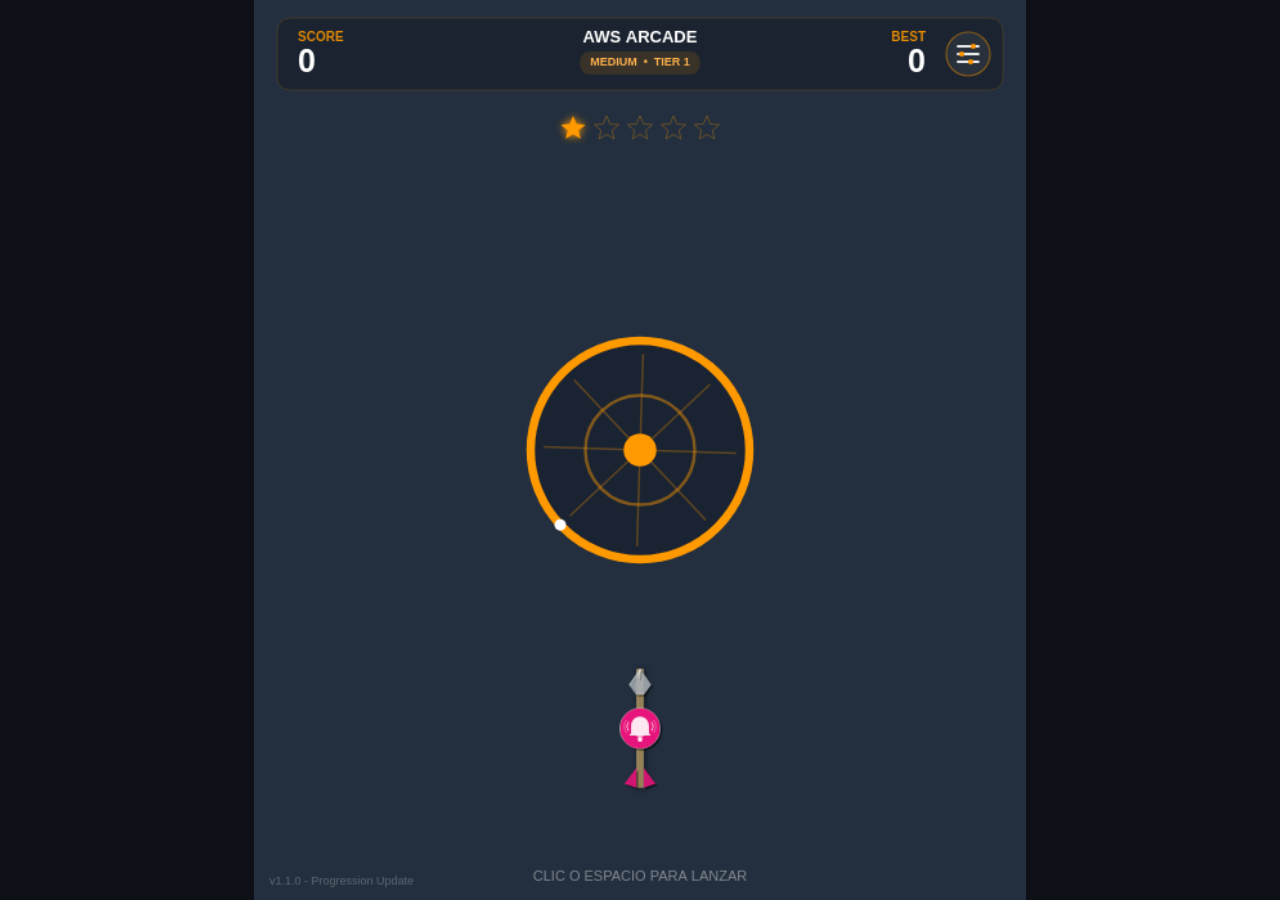
==== AWS-Game/index.html @ d4a1372e "AWS-Game v1.1.0 - Progression Update" ====
<!DOCTYPE html>
<html lang="es">
<head>
  <meta charset="UTF-8"/>
  <meta name="viewport" content="width=device-width, initial-scale=1.0"/>
  <title>AWS Arcade Game</title>
  <link rel="stylesheet" href="style.css"/>
</head>
<body>
<div id="gameWrapper">

  <canvas id="gameCanvas" width="600" height="700">
    Tu navegador no soporta HTML5 Canvas.
  </canvas>

  <!-- Game Over -->
  <div id="gameOverOverlay" role="dialog" aria-modal="true" aria-labelledby="gameOverTitle">
    <div id="gameOverCard">
      <h1 id="gameOverTitle">Game Over</h1>
      <div class="gameover-scores">
        <div class="gameover-score-item">
          <span class="gameover-label">Tu puntaje</span>
          <span id="finalScore" class="gameover-value">0</span>
        </div>
        <div class="gameover-score-item">
          <span class="gameover-label">Récord</span>
          <span id="finalHighScore" class="gameover-value">0</span>
        </div>
      </div>
      <button id="playAgainBtn" type="button">Play Again</button>
    </div>
  </div>

  <!-- Settings -->
  <div id="settingsOverlay" role="dialog" aria-modal="true" aria-labelledby="settingsTitle">
    <div id="settingsCard">
      <h2 id="settingsTitle">⚙ Configuración</h2>
      <div class="settings-section">
        <p class="settings-label">Dificultad</p>
        <div id="difficultyPicker">
          <button class="diff-btn" data-diff="easy">
            <span class="diff-emoji">☁️</span>
            <span class="diff-name">Easy</span>
            <span class="diff-desc">Empieza tranquilo… el disco aprende</span>
          </button>
          <button class="diff-btn" data-diff="medium">
            <span class="diff-emoji">⚡</span>
            <span class="diff-name">Medium</span>
            <span class="diff-desc">Inversiones que se vuelven más frecuentes</span>
          </button>
          <button class="diff-btn" data-diff="hard">
            <span class="diff-emoji">🔥</span>
            <span class="diff-name">Hard</span>
            <span class="diff-desc">Caos creciente. Cada flecha cuenta</span>
          </button>
        </div>
      </div>
      <div class="settings-section">
        <p class="settings-label">Opciones</p>
        <div class="settings-toggle-row">
          <span class="settings-toggle-label">🔊 Efectos de sonido</span>
          <button id="soundToggle" class="toggle-btn on" aria-pressed="true"></button>
        </div>
        <div class="settings-toggle-row">
          <span class="settings-toggle-label">🎯 Combo multiplier</span>
          <button id="comboToggle" class="toggle-btn on" aria-pressed="true"></button>
        </div>
        <div class="settings-toggle-row">
          <span class="settings-toggle-label">✨ Efectos visuales</span>
          <button id="fxToggle" class="toggle-btn on" aria-pressed="true"></button>
        </div>
      </div>

      <div class="settings-section stats-section">
        <p class="settings-label">Estadísticas locales</p>
        <div class="stats-grid">
          <div class="stat-card"><span id="gamesPlayedStat" class="stat-value">0</span><span class="stat-name">Partidas</span></div>
          <div class="stat-card"><span id="accuracyStat" class="stat-value">0%</span><span class="stat-name">Precisión</span></div>
          <div class="stat-card"><span id="perfectShotsStat" class="stat-value">0</span><span class="stat-name">Perfects</span></div>
          <div class="stat-card"><span id="bestComboStat" class="stat-value">×1</span><span class="stat-name">Mejor combo</span></div>
        </div>
      </div>
      <div class="settings-actions">
        <button id="settingsApplyBtn" type="button">Aplicar y reiniciar</button>
        <button id="settingsCloseBtn" type="button" class="btn-secondary">Cerrar</button>
      </div>
      <p id="versionLabel" class="version-label"></p>
    </div>
  </div>

</div>
<script type="module" src="main.js"></script>
</body>
</html>
---- AWS-Game/style.css ----
/* ============================================================
   style.css — AWS Arcade Game — Responsive limpio
   ============================================================ */

@font-face {
  font-family: "Amazon Ember";
  src: url("assets/fonts/AmazonEmber_Rg.woff2") format("woff2"),
       url("assets/fonts/AmazonEmber_Rg.woff")  format("woff");
  font-weight: normal; font-style: normal; font-display: swap;
}
@font-face {
  font-family: "Amazon Ember";
  src: url("assets/fonts/AmazonEmber_Bd.woff2") format("woff2"),
       url("assets/fonts/AmazonEmber_Bd.woff")  format("woff");
  font-weight: bold; font-style: normal; font-display: swap;
}

*, *::before, *::after { box-sizing: border-box; margin: 0; padding: 0; }

html, body {
  width: 100%; height: 100%;
  background: #0d1117;
  overflow: hidden;
  font-family: "Amazon Ember", Arial, sans-serif;
}

/* El wrapper ocupa exactamente el viewport y centra el canvas */
#gameWrapper {
  position: fixed;
  inset: 0;
  display: flex;
  justify-content: center;
  align-items: center;
  background: #0d1117;
}

/* El canvas se dimensiona por JS; sin bordes DOM */
#gameCanvas {
  display: block;
  /* Sin border — el borde lo dibuja el renderer dentro del canvas */
  touch-action: none;
  cursor: default;
}

/* ── Overlays DOM (Game Over y Settings) — siguen al canvas vía JS ─────────── */
/* Se posicionan sobre #gameWrapper con inset calculado en JS */
#gameOverOverlay,
#settingsOverlay {
  display: none;
  position: fixed;
  background: rgba(35,47,62,.92);
  z-index: 200;
  justify-content: center;
  align-items: center;
}
#gameOverOverlay.visible,
#settingsOverlay.visible { display: flex; }

#gameOverCard,
#settingsCard {
  background: #1a2332;
  border: 2px solid #FF9900;
  border-radius: 10px;
  padding: 36px 44px;
  display: flex; flex-direction: column;
  align-items: center; gap: 24px;
  box-shadow: 0 8px 32px rgba(0,0,0,.7);
  color: #fff;
  font-family: "Amazon Ember", Arial, sans-serif;
}

#gameOverTitle {
  font-size: 34px; font-weight: bold;
  color: #FF9900; text-transform: uppercase;
}
.gameover-scores { display: flex; gap: 40px; }
.gameover-score-item { display: flex; flex-direction: column; align-items: center; gap: 4px; }
.gameover-label { font-size: 11px; font-weight: bold; text-transform: uppercase; color: #FF9900; opacity:.8; letter-spacing:.08em; }
.gameover-value { font-size: 38px; font-weight: bold; }

#playAgainBtn {
  background: #FF9900; color: #232F3E;
  border: none; border-radius: 4px;
  padding: 12px 36px;
  font-family: "Amazon Ember", Arial, sans-serif;
  font-size: 16px; font-weight: bold;
  cursor: pointer; transition: background .15s, transform .1s;
}
#playAgainBtn:hover  { background: #e68a00; }
#playAgainBtn:active { transform: scale(.97); }

/* Settings card */
#settingsCard { min-width: 300px; max-height: 90vh; overflow-y: auto; }
#settingsTitle { font-size: 20px; font-weight: bold; color: #FF9900; }
.settings-section { width: 100%; display: flex; flex-direction: column; gap: 10px; }
.settings-label { font-size: 11px; font-weight: bold; text-transform: uppercase;
  letter-spacing:.1em; color: rgba(255,255,255,.5); }

#difficultyPicker { display: flex; flex-direction: column; gap: 8px; }
.diff-btn {
  display: grid; grid-template-columns: 32px 1fr; grid-template-rows: auto auto;
  column-gap: 10px; align-items: center;
  background: rgba(255,255,255,.05);
  border: 1.5px solid rgba(255,153,0,.25); border-radius: 8px;
  padding: 10px 14px; cursor: pointer; text-align: left;
  transition: background .15s, border-color .15s;
  color: #fff; font-family: "Amazon Ember", Arial, sans-serif;
}
.diff-btn:hover    { background: rgba(255,153,0,.1); border-color: rgba(255,153,0,.6); }
.diff-btn.selected { background: rgba(255,153,0,.18); border-color: #FF9900;
  box-shadow: 0 0 0 2px rgba(255,153,0,.25); }
.diff-emoji { grid-row: 1/3; font-size: 22px; justify-self: center; }
.diff-name  { font-size: 14px; font-weight: bold; }
.diff-desc  { font-size: 11px; color: rgba(255,255,255,.5); margin-top: 1px; }

.settings-toggle-row { display: flex; justify-content: space-between; align-items: center; padding: 4px 0; }
.settings-toggle-label { font-size: 14px; color: rgba(255,255,255,.85); }
.toggle-btn {
  position: relative; width: 44px; height: 24px;
  background: rgba(255,255,255,.15); border: none; border-radius: 12px; cursor: pointer;
  transition: background .2s;
}
.toggle-btn.on { background: #FF9900; }
.toggle-btn::after {
  content: ""; position: absolute; top: 3px; left: 3px;
  width: 18px; height: 18px; background: #fff; border-radius: 50%;
  transition: transform .2s;
}
.toggle-btn.on::after { transform: translateX(20px); }

.settings-actions { width: 100%; display: flex; flex-direction: column; gap: 10px; }
#settingsApplyBtn {
  background: #FF9900; color: #232F3E; border: none; border-radius: 4px; padding: 11px;
  font-family: "Amazon Ember", Arial, sans-serif; font-size: 15px; font-weight: bold;
  cursor: pointer; transition: background .15s;
}
#settingsApplyBtn:hover { background: #e68a00; }
.btn-secondary {
  background: transparent; color: rgba(255,255,255,.6);
  border: 1.5px solid rgba(255,255,255,.2); border-radius: 4px; padding: 10px;
  font-family: "Amazon Ember", Arial, sans-serif; font-size: 14px; cursor: pointer;
  transition: color .15s, border-color .15s;
}
.btn-secondary:hover { color: #fff; border-color: rgba(255,255,255,.5); }

/* Ajustes para pantallas pequeñas: los modales nunca se salen del canvas. */
#gameOverCard,
#settingsCard {
  max-width: calc(100% - 28px);
}

@media (max-width: 520px), (max-height: 700px) {
  #gameOverCard,
  #settingsCard {
    padding: 22px 24px;
    gap: 16px;
  }

  #gameOverTitle { font-size: 27px; }
  .gameover-value { font-size: 31px; }
  #settingsCard { min-width: min(300px, calc(100% - 28px)); }
}

/* ── v1.1.0: estadísticas y versión ─────────────────────────────────────── */
.stats-grid {
  display: grid;
  grid-template-columns: repeat(2, minmax(0, 1fr));
  gap: 8px;
}
.stat-card {
  background: rgba(255,255,255,.045);
  border: 1px solid rgba(255,153,0,.16);
  border-radius: 8px;
  padding: 9px 10px;
  display: flex;
  flex-direction: column;
  align-items: center;
  gap: 2px;
}
.stat-value {
  color: #fff;
  font-size: 18px;
  font-weight: bold;
}
.stat-name {
  color: rgba(255,255,255,.48);
  font-size: 9px;
  text-transform: uppercase;
  letter-spacing: .07em;
}
.version-label {
  color: rgba(255,255,255,.34);
  font-size: 10px;
  text-align: center;
  margin-top: -8px;
}
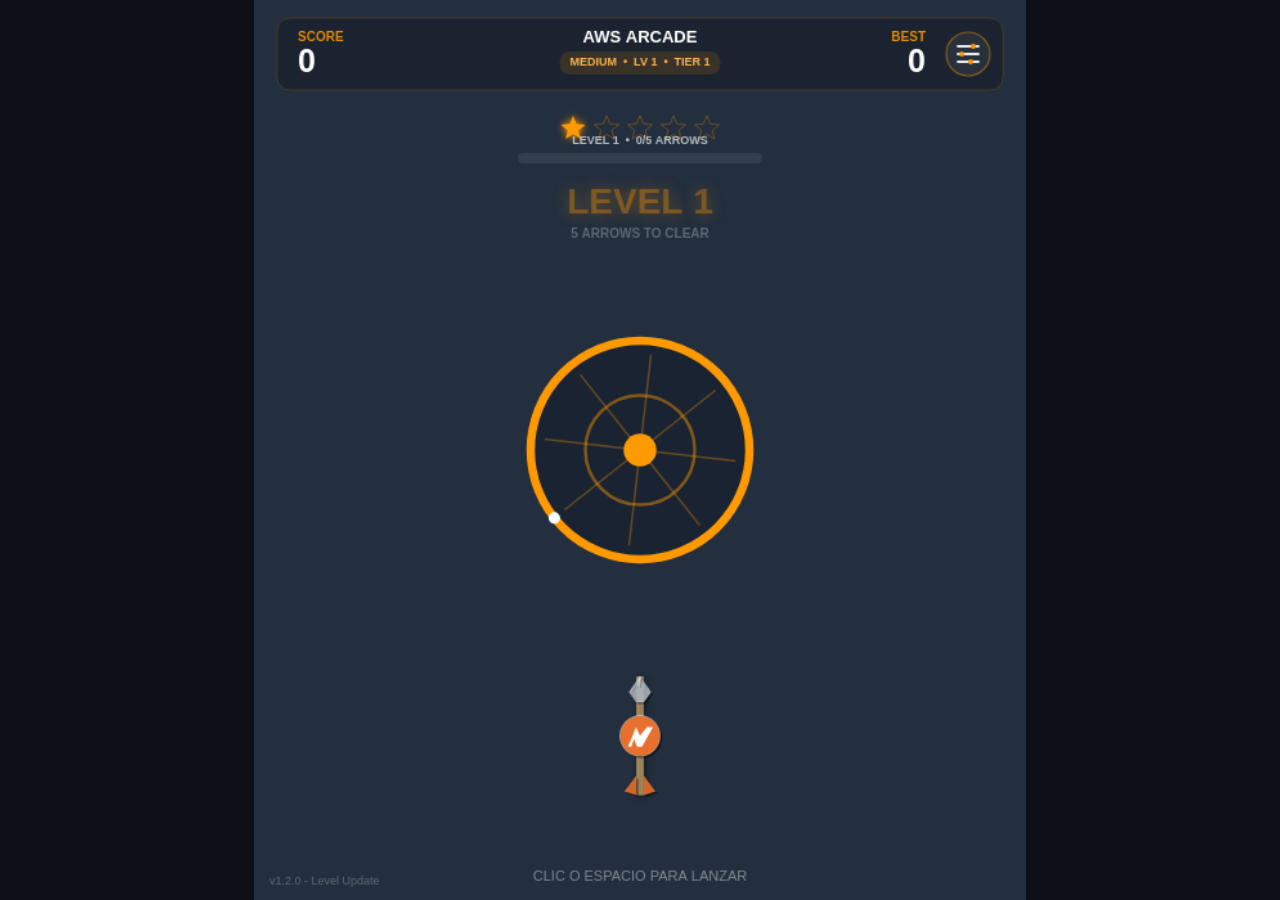
==== commit 1e7f6470: "AWS-Game v1.2.0 - Level Update" ====
--- a/AWS-Game/index.html
+++ b/AWS-Game/index.html
@@ -27,6 +27,7 @@
           <span id="finalHighScore" class="gameover-value">0</span>
         </div>
       </div>
+      <div class="gameover-level">Nivel alcanzado: <strong id="finalLevel">1</strong></div>
       <button id="playAgainBtn" type="button">Play Again</button>
     </div>
   </div>
@@ -78,6 +79,8 @@
           <div class="stat-card"><span id="accuracyStat" class="stat-value">0%</span><span class="stat-name">Precisión</span></div>
           <div class="stat-card"><span id="perfectShotsStat" class="stat-value">0</span><span class="stat-name">Perfects</span></div>
           <div class="stat-card"><span id="bestComboStat" class="stat-value">×1</span><span class="stat-name">Mejor combo</span></div>
+          <div class="stat-card"><span id="bestLevelStat" class="stat-value">1</span><span class="stat-name">Mejor nivel</span></div>
+          <div class="stat-card"><span id="levelsCompletedStat" class="stat-value">0</span><span class="stat-name">Niveles</span></div>
         </div>
       </div>
       <div class="settings-actions">
--- a/AWS-Game/style.css
+++ b/AWS-Game/style.css
@@ -194,3 +194,18 @@
   text-align: center;
   margin-top: -8px;
 }
+
+/* ── v1.2.0: Level Update ──────────────────────────────────────────────── */
+.gameover-level {
+  margin-top: -8px;
+  padding: 7px 14px;
+  border-radius: 999px;
+  border: 1px solid rgba(255,153,0,.28);
+  background: rgba(255,153,0,.08);
+  color: rgba(255,255,255,.72);
+  font-size: 12px;
+}
+.gameover-level strong {
+  color: #FFB24D;
+  font-size: 14px;
+}
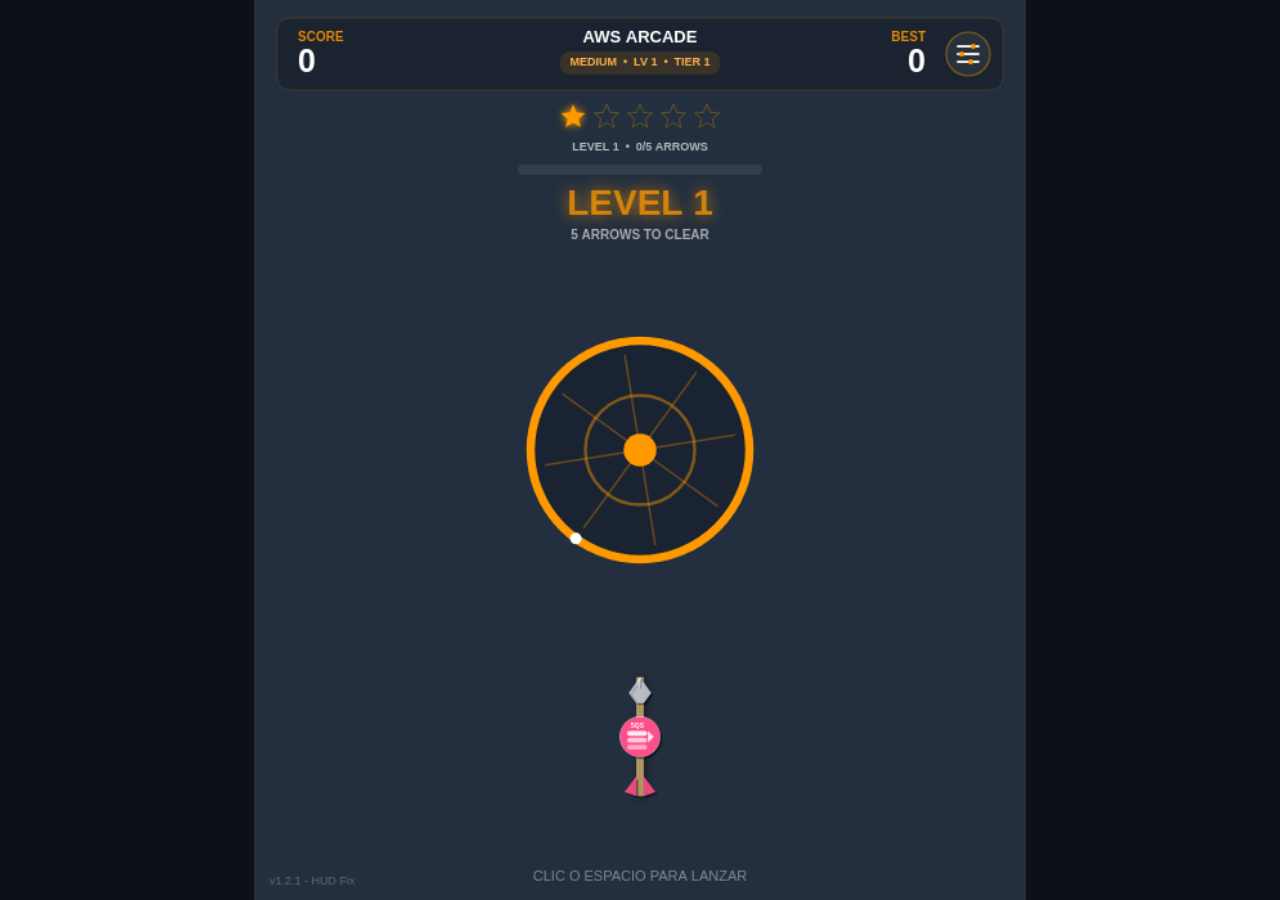
==== commit 9cb419b3: "AWS-Game v1.2.1 - HUD Fix" ====
--- a/AWS-Game/index.html
+++ b/AWS-Game/index.html
@@ -4,6 +4,7 @@
   <meta charset="UTF-8"/>
   <meta name="viewport" content="width=device-width, initial-scale=1.0"/>
   <title>AWS Arcade Game</title>
+  <link rel="icon" href="data:,"/>
   <link rel="stylesheet" href="style.css"/>
 </head>
 <body>
--- a/AWS-Game/style.css
+++ b/AWS-Game/style.css
@@ -1,19 +1,6 @@
 /* ============================================================
    style.css — AWS Arcade Game — Responsive limpio
    ============================================================ */
-
-@font-face {
-  font-family: "Amazon Ember";
-  src: url("assets/fonts/AmazonEmber_Rg.woff2") format("woff2"),
-       url("assets/fonts/AmazonEmber_Rg.woff")  format("woff");
-  font-weight: normal; font-style: normal; font-display: swap;
-}
-@font-face {
-  font-family: "Amazon Ember";
-  src: url("assets/fonts/AmazonEmber_Bd.woff2") format("woff2"),
-       url("assets/fonts/AmazonEmber_Bd.woff")  format("woff");
-  font-weight: bold; font-style: normal; font-display: swap;
-}
 
 *, *::before, *::after { box-sizing: border-box; margin: 0; padding: 0; }
 
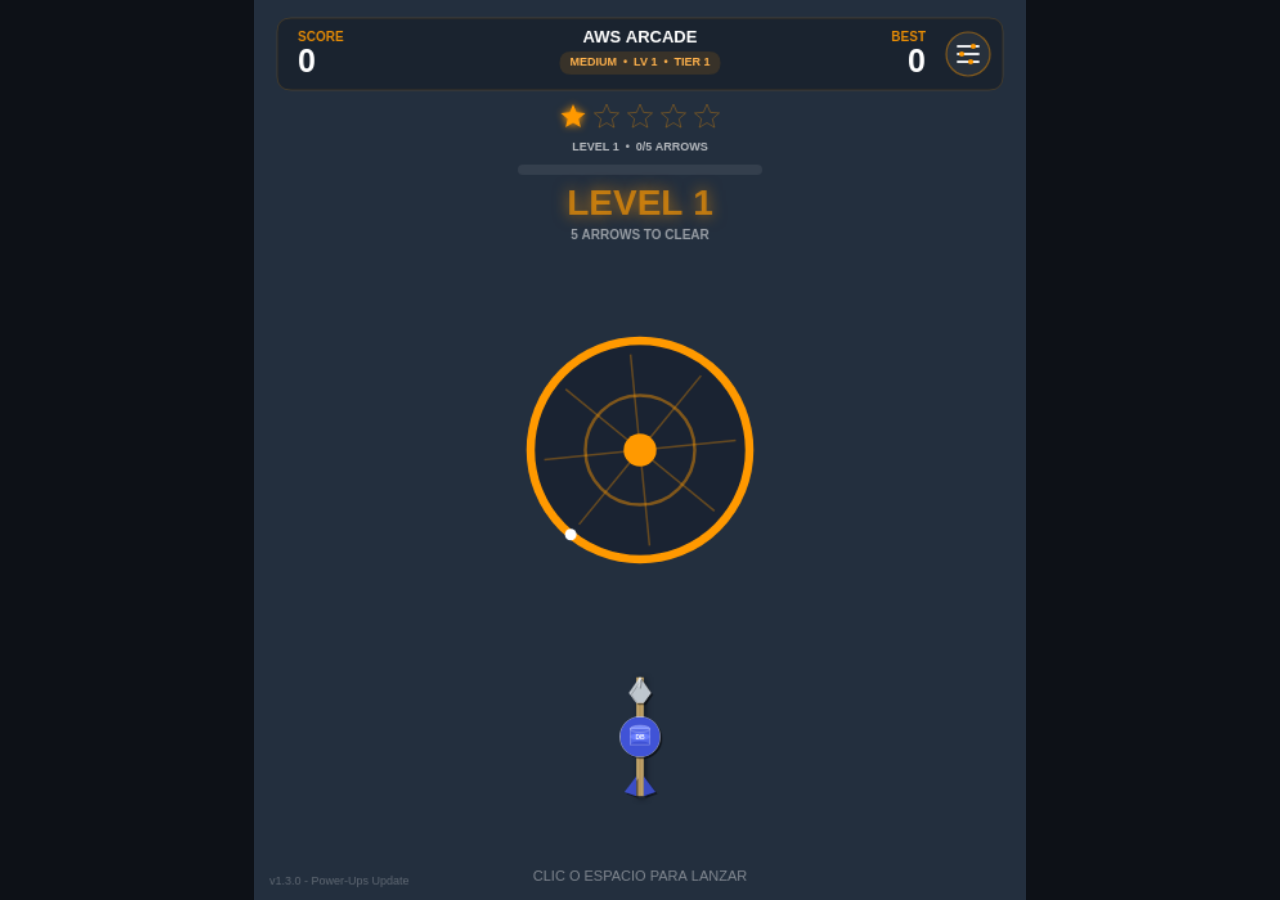
==== commit def7d66c: "Complete AWS-Game v1.3.0 Power-Ups Update" ====
--- a/AWS-Game/index.html
+++ b/AWS-Game/index.html
@@ -82,6 +82,8 @@
           <div class="stat-card"><span id="bestComboStat" class="stat-value">×1</span><span class="stat-name">Mejor combo</span></div>
           <div class="stat-card"><span id="bestLevelStat" class="stat-value">1</span><span class="stat-name">Mejor nivel</span></div>
           <div class="stat-card"><span id="levelsCompletedStat" class="stat-value">0</span><span class="stat-name">Niveles</span></div>
+          <div class="stat-card"><span id="powerUpsCollectedStat" class="stat-value">0</span><span class="stat-name">Power-Ups</span></div>
+          <div class="stat-card"><span id="shieldSavesStat" class="stat-value">0</span><span class="stat-name">Shield Saves</span></div>
         </div>
       </div>
       <div class="settings-actions">
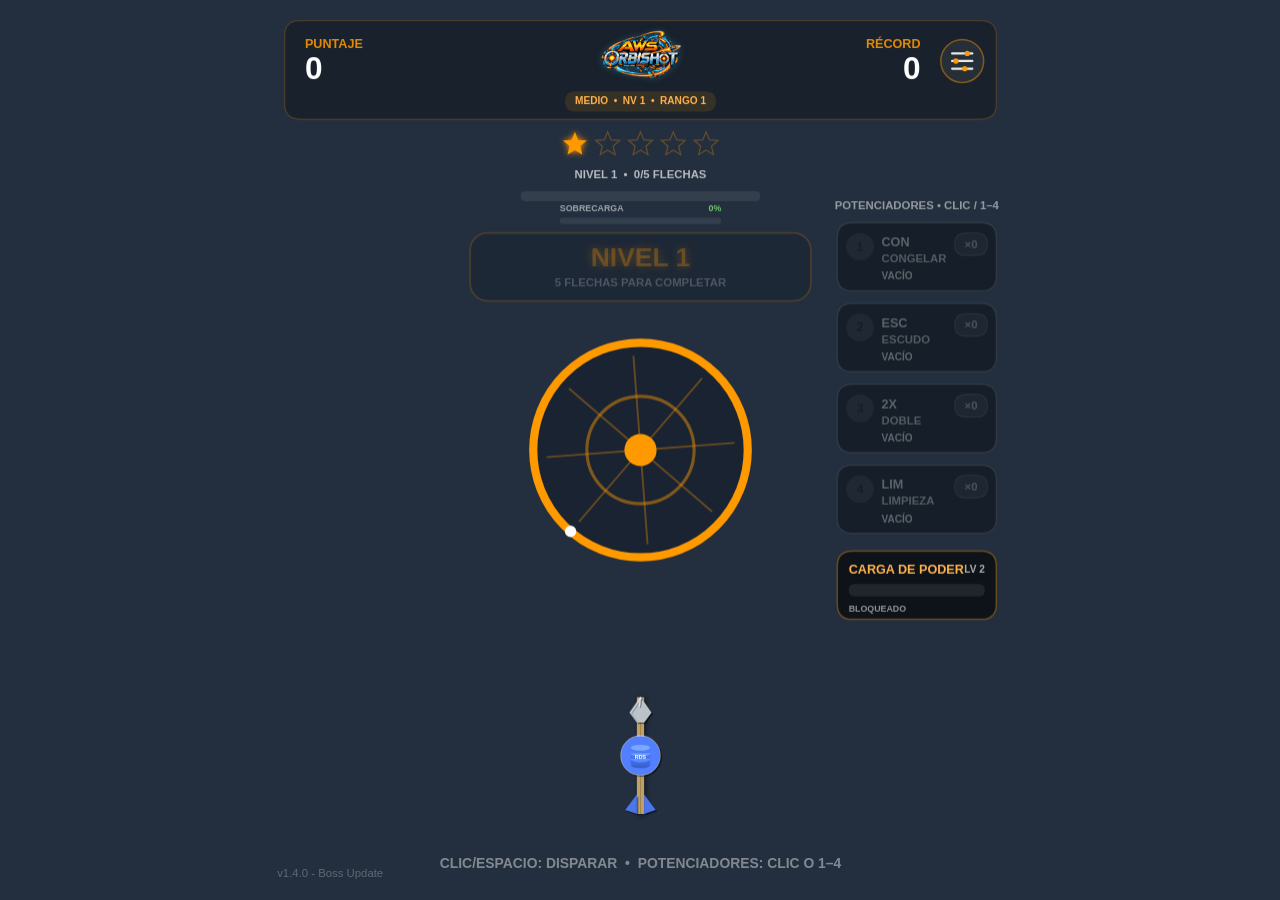
==== commit 7aceda89: "AWS ORBISHOT v1.4.0 - Boss Update" ====
--- a/AWS-Game/index.html
+++ b/AWS-Game/index.html
@@ -2,10 +2,47 @@
 <html lang="es">
 <head>
   <meta charset="UTF-8"/>
-  <meta name="viewport" content="width=device-width, initial-scale=1.0"/>
-  <title>AWS Arcade Game</title>
-  <link rel="icon" href="data:,"/>
+  <meta http-equiv="Cache-Control" content="no-store, no-cache, must-revalidate"/>
+  <meta http-equiv="Pragma" content="no-cache"/>
+  <meta http-equiv="Expires" content="0"/>
+  <meta name="viewport" content="width=device-width, initial-scale=1.0, viewport-fit=cover"/>
+  <title>AWS ORBISHOT</title>
+  <link rel="icon" type="image/png" href="assets/branding/aws-orbishot-logo.png"/>
   <link rel="stylesheet" href="style.css"/>
+  <style>
+    html, body {
+      width: 100%;
+      height: 100%;
+      overflow: hidden;
+      overscroll-behavior: none;
+      -webkit-text-size-adjust: 100%;
+      background: #232F3E;
+    }
+    #gameWrapper {
+      overflow: hidden;
+      touch-action: none;
+      background: #232F3E;
+      padding: env(safe-area-inset-top) env(safe-area-inset-right)
+               env(safe-area-inset-bottom) env(safe-area-inset-left);
+    }
+    .gameover-brand {
+      display: flex;
+      align-items: center;
+      gap: 8px;
+      margin-bottom: -10px;
+      color: rgba(255,255,255,.58);
+      font-size: 10px;
+      font-weight: bold;
+      letter-spacing: .1em;
+    }
+    .gameover-brand img { width: 54px; height: 42px; object-fit: contain; }
+    @media (max-width: 520px), (max-height: 700px) {
+      #gameOverCard, #settingsCard {
+        max-height: calc(100% - 16px);
+        overflow-y: auto;
+      }
+    }
+  </style>
 </head>
 <body>
 <div id="gameWrapper">
@@ -17,7 +54,11 @@
   <!-- Game Over -->
   <div id="gameOverOverlay" role="dialog" aria-modal="true" aria-labelledby="gameOverTitle">
     <div id="gameOverCard">
-      <h1 id="gameOverTitle">Game Over</h1>
+      <div class="gameover-brand">
+        <img src="assets/branding/aws-orbishot-logo.png" alt=""/>
+        <span>AWS ORBISHOT</span>
+      </div>
+      <h1 id="gameOverTitle">Fin de la partida</h1>
       <div class="gameover-scores">
         <div class="gameover-score-item">
           <span class="gameover-label">Tu puntaje</span>
@@ -29,30 +70,30 @@
         </div>
       </div>
       <div class="gameover-level">Nivel alcanzado: <strong id="finalLevel">1</strong></div>
-      <button id="playAgainBtn" type="button">Play Again</button>
+      <button id="playAgainBtn" type="button">Jugar de nuevo</button>
     </div>
   </div>
 
   <!-- Settings -->
   <div id="settingsOverlay" role="dialog" aria-modal="true" aria-labelledby="settingsTitle">
     <div id="settingsCard">
-      <h2 id="settingsTitle">⚙ Configuración</h2>
+      <h2 id="settingsTitle">⚙ AWS ORBISHOT · Configuración</h2>
       <div class="settings-section">
         <p class="settings-label">Dificultad</p>
         <div id="difficultyPicker">
           <button class="diff-btn" data-diff="easy">
             <span class="diff-emoji">☁️</span>
-            <span class="diff-name">Easy</span>
+            <span class="diff-name">Fácil</span>
             <span class="diff-desc">Empieza tranquilo… el disco aprende</span>
           </button>
           <button class="diff-btn" data-diff="medium">
             <span class="diff-emoji">⚡</span>
-            <span class="diff-name">Medium</span>
+            <span class="diff-name">Medio</span>
             <span class="diff-desc">Inversiones que se vuelven más frecuentes</span>
           </button>
           <button class="diff-btn" data-diff="hard">
             <span class="diff-emoji">🔥</span>
-            <span class="diff-name">Hard</span>
+            <span class="diff-name">Difícil</span>
             <span class="diff-desc">Caos creciente. Cada flecha cuenta</span>
           </button>
         </div>
@@ -64,7 +105,7 @@
           <button id="soundToggle" class="toggle-btn on" aria-pressed="true"></button>
         </div>
         <div class="settings-toggle-row">
-          <span class="settings-toggle-label">🎯 Combo multiplier</span>
+          <span class="settings-toggle-label">🎯 Multiplicador de combo</span>
           <button id="comboToggle" class="toggle-btn on" aria-pressed="true"></button>
         </div>
         <div class="settings-toggle-row">
@@ -78,12 +119,14 @@
         <div class="stats-grid">
           <div class="stat-card"><span id="gamesPlayedStat" class="stat-value">0</span><span class="stat-name">Partidas</span></div>
           <div class="stat-card"><span id="accuracyStat" class="stat-value">0%</span><span class="stat-name">Precisión</span></div>
-          <div class="stat-card"><span id="perfectShotsStat" class="stat-value">0</span><span class="stat-name">Perfects</span></div>
+          <div class="stat-card"><span id="perfectShotsStat" class="stat-value">0</span><span class="stat-name">Perfectos</span></div>
           <div class="stat-card"><span id="bestComboStat" class="stat-value">×1</span><span class="stat-name">Mejor combo</span></div>
           <div class="stat-card"><span id="bestLevelStat" class="stat-value">1</span><span class="stat-name">Mejor nivel</span></div>
           <div class="stat-card"><span id="levelsCompletedStat" class="stat-value">0</span><span class="stat-name">Niveles</span></div>
-          <div class="stat-card"><span id="powerUpsCollectedStat" class="stat-value">0</span><span class="stat-name">Power-Ups</span></div>
-          <div class="stat-card"><span id="shieldSavesStat" class="stat-value">0</span><span class="stat-name">Shield Saves</span></div>
+          <div class="stat-card"><span id="powerUpsCollectedStat" class="stat-value">0</span><span class="stat-name">Potenciadores</span></div>
+          <div class="stat-card"><span id="shieldSavesStat" class="stat-value">0</span><span class="stat-name">Bloqueos del escudo</span></div>
+          <div class="stat-card"><span id="bossesDefeatedStat" class="stat-value">0</span><span class="stat-name">Jefes</span></div>
+          <div class="stat-card"><span id="bestBossRankStat" class="stat-value">—</span><span class="stat-name">Mejor rango de jefe</span></div>
         </div>
       </div>
       <div class="settings-actions">
@@ -95,6 +138,6 @@
   </div>
 
 </div>
-<script type="module" src="main.js"></script>
+<script type="module" src="main.js?build=v140-close-r5"></script>
 </body>
 </html>
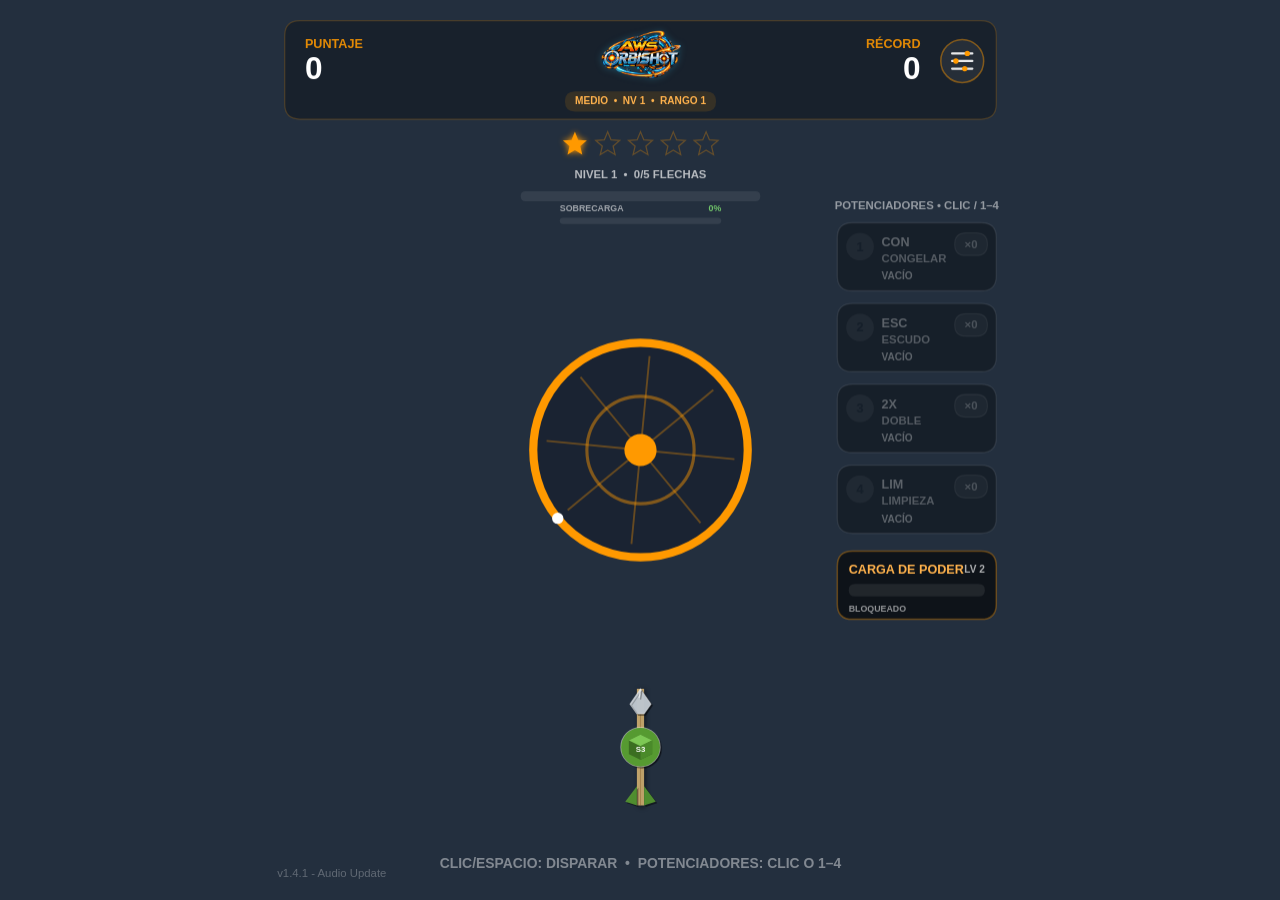
==== commit 36385563: "AWS ORBISHOT v1.4.1 - Audio Update" ====
--- a/AWS-Game/index.html
+++ b/AWS-Game/index.html
@@ -36,6 +36,36 @@
       letter-spacing: .1em;
     }
     .gameover-brand img { width: 54px; height: 42px; object-fit: contain; }
+    .settings-volume-row {
+      display: grid;
+      grid-template-columns: minmax(128px, 1fr) minmax(120px, 1.25fr) 44px;
+      align-items: center;
+      gap: 10px;
+      padding: 8px 0;
+    }
+    .settings-volume-label {
+      color: rgba(255,255,255,.86);
+      font-size: 13px;
+      font-weight: 600;
+    }
+    .settings-volume-value {
+      color: #FFB347;
+      font-size: 12px;
+      font-weight: 800;
+      text-align: right;
+      font-variant-numeric: tabular-nums;
+    }
+    .settings-volume-row input[type="range"] {
+      width: 100%;
+      accent-color: #FF9900;
+      cursor: pointer;
+    }
+    @media (max-width: 520px), (max-height: 700px) {
+      .settings-volume-row {
+        grid-template-columns: 1fr 1.1fr 40px;
+        gap: 8px;
+      }
+    }
     @media (max-width: 520px), (max-height: 700px) {
       #gameOverCard, #settingsCard {
         max-height: calc(100% - 16px);
@@ -105,6 +135,20 @@
           <button id="soundToggle" class="toggle-btn on" aria-pressed="true"></button>
         </div>
         <div class="settings-toggle-row">
+          <span class="settings-toggle-label">🎵 Música dinámica</span>
+          <button id="musicToggle" class="toggle-btn on" aria-pressed="true"></button>
+        </div>
+        <div class="settings-volume-row">
+          <label class="settings-volume-label" for="soundVolume">Volumen de efectos</label>
+          <input id="soundVolume" type="range" min="0" max="100" step="1" value="100" aria-label="Volumen de efectos de sonido"/>
+          <span id="soundVolumeValue" class="settings-volume-value">100%</span>
+        </div>
+        <div class="settings-volume-row">
+          <label class="settings-volume-label" for="musicVolume">Volumen de música</label>
+          <input id="musicVolume" type="range" min="0" max="100" step="1" value="100" aria-label="Volumen de música"/>
+          <span id="musicVolumeValue" class="settings-volume-value">100%</span>
+        </div>
+        <div class="settings-toggle-row">
           <span class="settings-toggle-label">🎯 Multiplicador de combo</span>
           <button id="comboToggle" class="toggle-btn on" aria-pressed="true"></button>
         </div>
@@ -138,6 +182,7 @@
   </div>
 
 </div>
-<script type="module" src="main.js?build=v140-close-r5"></script>
+<script type="module" src="main.js?build=v141-audio-r6"></script>
 </body>
 </html>
+
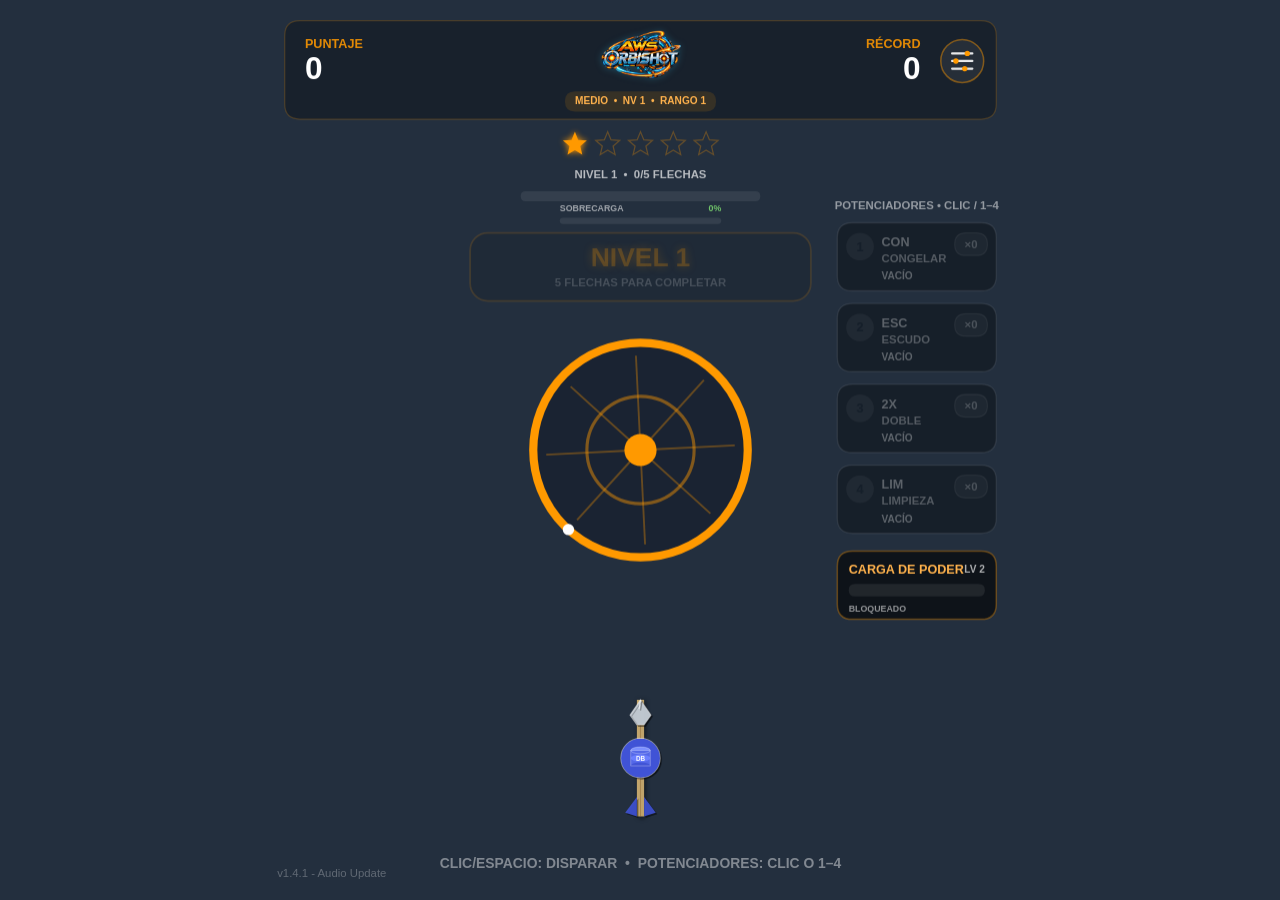
==== commit dac049b4: "Polish AWS ORBISHOT v1.4.1 release files" ====
--- a/AWS-Game/index.html
+++ b/AWS-Game/index.html
@@ -185,4 +185,3 @@
 <script type="module" src="main.js?build=v141-audio-r6"></script>
 </body>
 </html>
-
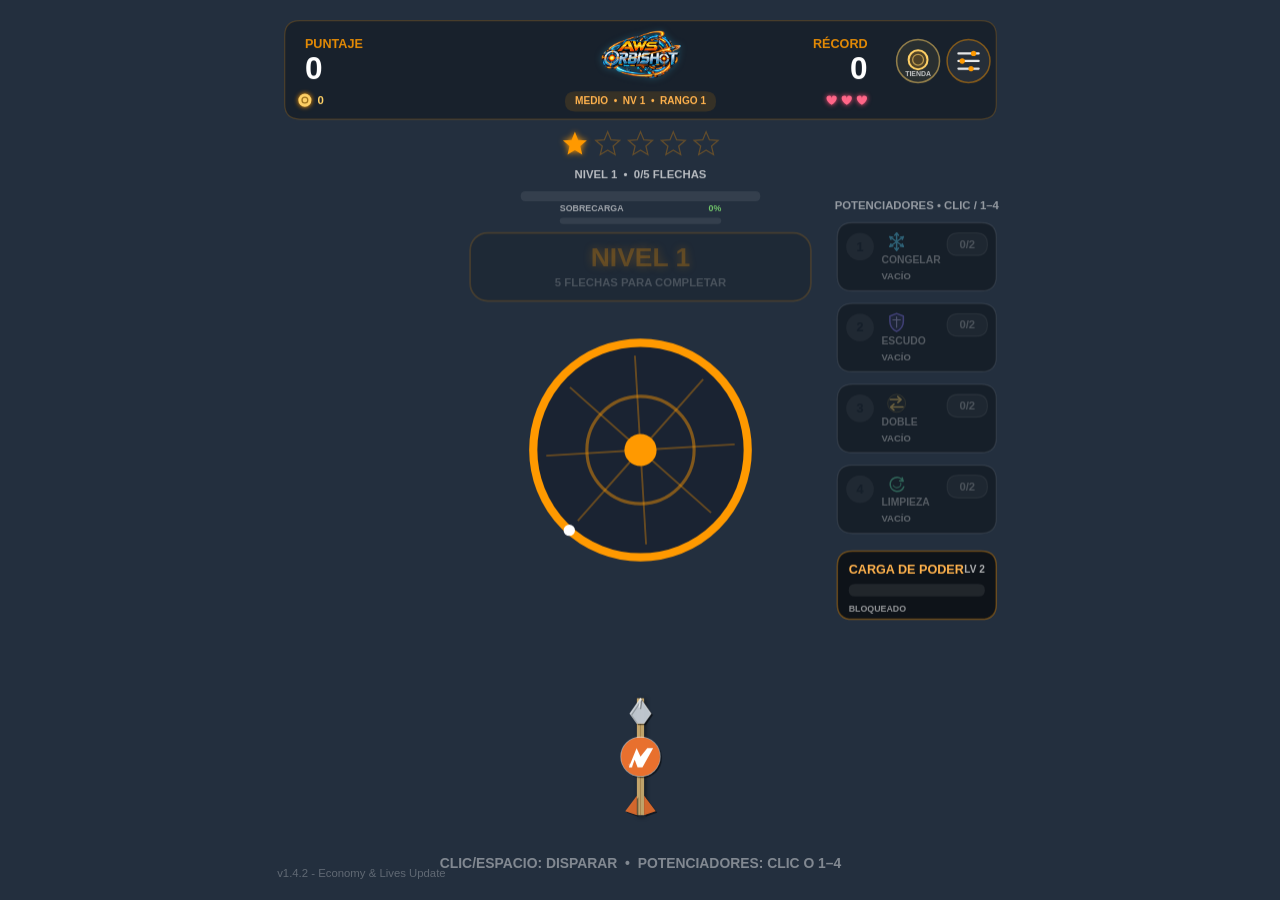
==== commit 2c375a3f: "AWS ORBISHOT v1.4.2 - Economy & Lives Update progress" ====
--- a/AWS-Game/index.html
+++ b/AWS-Game/index.html
@@ -8,7 +8,7 @@
   <meta name="viewport" content="width=device-width, initial-scale=1.0, viewport-fit=cover"/>
   <title>AWS ORBISHOT</title>
   <link rel="icon" type="image/png" href="assets/branding/aws-orbishot-logo.png"/>
-  <link rel="stylesheet" href="style.css"/>
+  <link rel="stylesheet" href="style.css?build=v142-economy-r5"/>
   <style>
     html, body {
       width: 100%;
@@ -67,7 +67,7 @@
       }
     }
     @media (max-width: 520px), (max-height: 700px) {
-      #gameOverCard, #settingsCard {
+      #gameOverCard, #settingsCard, #shopCard {
         max-height: calc(100% - 16px);
         overflow-y: auto;
       }
@@ -100,6 +100,10 @@
         </div>
       </div>
       <div class="gameover-level">Nivel alcanzado: <strong id="finalLevel">1</strong></div>
+      <div class="gameover-economy">
+        <span>🪙 <strong id="finalCoins">0</strong> monedas</span>
+        <span>♥ Capacidad <strong id="finalMaxLives">3</strong></span>
+      </div>
       <button id="playAgainBtn" type="button">Jugar de nuevo</button>
     </div>
   </div>
@@ -107,35 +111,39 @@
   <!-- Settings -->
   <div id="settingsOverlay" role="dialog" aria-modal="true" aria-labelledby="settingsTitle">
     <div id="settingsCard">
-      <h2 id="settingsTitle">⚙ AWS ORBISHOT · Configuración</h2>
+      <h2 id="settingsTitle" class="settings-title-with-icon">
+        <img src="assets/ui/settings-gear.svg" alt="" aria-hidden="true"/>
+        <span>AWS ORBISHOT · Configuración</span>
+      </h2>
       <div class="settings-section">
         <p class="settings-label">Dificultad</p>
         <div id="difficultyPicker">
           <button class="diff-btn" data-diff="easy">
-            <span class="diff-emoji">☁️</span>
+            <span class="diff-icon"><img src="assets/ui/difficulty-easy.svg" alt="" aria-hidden="true"/></span>
             <span class="diff-name">Fácil</span>
             <span class="diff-desc">Empieza tranquilo… el disco aprende</span>
           </button>
           <button class="diff-btn" data-diff="medium">
-            <span class="diff-emoji">⚡</span>
+            <span class="diff-icon"><img src="assets/ui/difficulty-medium.svg" alt="" aria-hidden="true"/></span>
             <span class="diff-name">Medio</span>
             <span class="diff-desc">Inversiones que se vuelven más frecuentes</span>
           </button>
           <button class="diff-btn" data-diff="hard">
-            <span class="diff-emoji">🔥</span>
+            <span class="diff-icon"><img src="assets/ui/difficulty-hard.svg" alt="" aria-hidden="true"/></span>
             <span class="diff-name">Difícil</span>
             <span class="diff-desc">Caos creciente. Cada flecha cuenta</span>
           </button>
         </div>
+        <p class="settings-inline-note">Cambiar dificultad inicia una run nueva; las demás opciones se aplican sin reiniciar.</p>
       </div>
       <div class="settings-section">
         <p class="settings-label">Opciones</p>
         <div class="settings-toggle-row">
-          <span class="settings-toggle-label">🔊 Efectos de sonido</span>
+          <span class="settings-toggle-label"><img src="assets/ui/option-sound.svg" alt="" aria-hidden="true"/>Efectos de sonido</span>
           <button id="soundToggle" class="toggle-btn on" aria-pressed="true"></button>
         </div>
         <div class="settings-toggle-row">
-          <span class="settings-toggle-label">🎵 Música dinámica</span>
+          <span class="settings-toggle-label"><img src="assets/ui/option-music.svg" alt="" aria-hidden="true"/>Música dinámica</span>
           <button id="musicToggle" class="toggle-btn on" aria-pressed="true"></button>
         </div>
         <div class="settings-volume-row">
@@ -149,11 +157,11 @@
           <span id="musicVolumeValue" class="settings-volume-value">100%</span>
         </div>
         <div class="settings-toggle-row">
-          <span class="settings-toggle-label">🎯 Multiplicador de combo</span>
+          <span class="settings-toggle-label"><img src="assets/ui/option-combo.svg" alt="" aria-hidden="true"/>Multiplicador de combo</span>
           <button id="comboToggle" class="toggle-btn on" aria-pressed="true"></button>
         </div>
         <div class="settings-toggle-row">
-          <span class="settings-toggle-label">✨ Efectos visuales</span>
+          <span class="settings-toggle-label"><img src="assets/ui/option-fx.svg" alt="" aria-hidden="true"/>Efectos visuales</span>
           <button id="fxToggle" class="toggle-btn on" aria-pressed="true"></button>
         </div>
       </div>
@@ -174,14 +182,116 @@
         </div>
       </div>
       <div class="settings-actions">
-        <button id="settingsApplyBtn" type="button">Aplicar y reiniciar</button>
+        <button id="settingsApplyBtn" type="button">Aplicar cambios</button>
         <button id="settingsCloseBtn" type="button" class="btn-secondary">Cerrar</button>
       </div>
       <p id="versionLabel" class="version-label"></p>
     </div>
   </div>
 
+  <!-- Shop -->
+  <div id="shopOverlay" role="dialog" aria-modal="true" aria-labelledby="shopTitle">
+    <div id="shopCard">
+      <div class="shop-header">
+        <div>
+          <span class="shop-kicker">Economía de la run</span>
+          <h2 id="shopTitle">Tienda</h2>
+        </div>
+        <span id="shopCoinBalance" class="shop-coin-balance">🪙 0</span>
+      </div>
+
+      <div class="shop-life-summary">
+        <div>
+          <span class="shop-summary-label">Vidas de esta run</span>
+          <strong id="shopLivesValue">3 / 3</strong>
+        </div>
+        <span id="shopMessage" class="shop-message" aria-live="polite"></span>
+      </div>
+
+      <section class="shop-group" aria-labelledby="shopLivesHeading">
+        <div class="shop-group-heading">
+          <span id="shopLivesHeading">Vidas</span>
+          <small>Recupera o amplía tu margen</small>
+        </div>
+        <div class="shop-grid shop-grid-lives">
+          <button id="buyLifeBtn" class="shop-item shop-life-item" type="button">
+            <span class="shop-item-icon">♥</span>
+            <span class="shop-item-copy"><strong>Recargar vida</strong><small>+1 corazón de esta run</small></span>
+            <span id="buyLifeCost" class="shop-item-cost">🪙 20</span>
+          </button>
+          <button id="upgradeLivesBtn" class="shop-item shop-life-item" type="button">
+            <span class="shop-item-icon">♥+</span>
+            <span class="shop-item-copy"><strong>Ampliar capacidad</strong><small>Mejora permanente +1</small></span>
+            <span id="upgradeLivesCost" class="shop-item-cost">🪙 60</span>
+          </button>
+        </div>
+      </section>
+
+      <section class="shop-group" aria-labelledby="shopPowerHeading">
+        <div class="shop-group-heading">
+          <span id="shopPowerHeading">Potenciadores</span>
+          <small>Se entregan a la run actual</small>
+        </div>
+        <div class="shop-grid shop-grid-power">
+          <button class="shop-item shop-power" data-shop-power="freeze" type="button">
+            <span class="shop-item-icon"><img src="assets/ui/power-freeze.svg" alt="" aria-hidden="true"/></span>
+            <span class="shop-item-copy"><strong>Congelar +1</strong><small>Una carga de Freeze</small></span>
+            <span class="shop-item-cost">🪙 12</span>
+          </button>
+          <button class="shop-item shop-power" data-shop-power="shield" type="button">
+            <span class="shop-item-icon"><img src="assets/ui/power-shield.svg" alt="" aria-hidden="true"/></span>
+            <span class="shop-item-copy"><strong>Escudo +1</strong><small>Una carga de Shield</small></span>
+            <span class="shop-item-cost">🪙 14</span>
+          </button>
+          <button class="shop-item shop-power" data-shop-power="double" type="button">
+            <span class="shop-item-icon"><img src="assets/ui/power-double.svg" alt="" aria-hidden="true"/></span>
+            <span class="shop-item-copy"><strong>Doble +1</strong><small>Una carga de Double</small></span>
+            <span class="shop-item-cost">🪙 16</span>
+          </button>
+          <button class="shop-item shop-power" data-shop-power="cleanup" type="button">
+            <span class="shop-item-icon"><img src="assets/ui/power-cleanup.svg" alt="" aria-hidden="true"/></span>
+            <span class="shop-item-copy"><strong>Limpieza +1</strong><small>Una carga de Cleanup</small></span>
+            <span class="shop-item-cost">🪙 18</span>
+          </button>
+        </div>
+      </section>
+
+
+      <section class="shop-group" aria-labelledby="shopCapacityHeading">
+        <div class="shop-group-heading">
+          <span id="shopCapacityHeading">Capacidad de potenciadores</span>
+          <small>Mejoras permanentes</small>
+        </div>
+        <div class="shop-grid shop-grid-capacity">
+          <button class="shop-item shop-capacity" data-shop-capacity="freeze" type="button">
+            <span class="shop-item-icon"><img src="assets/ui/power-freeze.svg" alt="" aria-hidden="true"/></span>
+            <span class="shop-item-copy"><strong>Capacidad Congelar</strong><small data-capacity-label="freeze">x2 → x3</small></span>
+            <span class="shop-item-cost" data-capacity-cost="freeze">🪙 25</span>
+          </button>
+          <button class="shop-item shop-capacity" data-shop-capacity="shield" type="button">
+            <span class="shop-item-icon"><img src="assets/ui/power-shield.svg" alt="" aria-hidden="true"/></span>
+            <span class="shop-item-copy"><strong>Capacidad Escudo</strong><small data-capacity-label="shield">x2 → x3</small></span>
+            <span class="shop-item-cost" data-capacity-cost="shield">🪙 25</span>
+          </button>
+          <button class="shop-item shop-capacity" data-shop-capacity="double" type="button">
+            <span class="shop-item-icon"><img src="assets/ui/power-double.svg" alt="" aria-hidden="true"/></span>
+            <span class="shop-item-copy"><strong>Capacidad Doble</strong><small data-capacity-label="double">x2 → x3</small></span>
+            <span class="shop-item-cost" data-capacity-cost="double">🪙 25</span>
+          </button>
+          <button class="shop-item shop-capacity" data-shop-capacity="cleanup" type="button">
+            <span class="shop-item-icon"><img src="assets/ui/power-cleanup.svg" alt="" aria-hidden="true"/></span>
+            <span class="shop-item-copy"><strong>Capacidad Limpieza</strong><small data-capacity-label="cleanup">x2 → x3</small></span>
+            <span class="shop-item-cost" data-capacity-cost="cleanup">🪙 25</span>
+          </button>
+        </div>
+      </section>
+
+      <p class="shop-note">v1.4.2 amplía vidas de 3 a 5 y cada potenciador de x2 a x5. Ambos sistemas quedan preparados para futuras expansiones.</p>
+      <button id="shopCloseBtn" class="shop-close-btn" type="button">Cerrar tienda</button>
+    </div>
+  </div>
+
 </div>
-<script type="module" src="main.js?build=v141-audio-r6"></script>
+<script type="module" src="main.js?build=v142-economy-r5"></script>
 </body>
 </html>
--- a/AWS-Game/style.css
+++ b/AWS-Game/style.css
@@ -32,7 +32,8 @@
 /* ── Overlays DOM (Game Over y Settings) — siguen al canvas vía JS ─────────── */
 /* Se posicionan sobre #gameWrapper con inset calculado en JS */
 #gameOverOverlay,
-#settingsOverlay {
+#settingsOverlay,
+#shopOverlay {
   display: none;
   position: fixed;
   background: rgba(35,47,62,.92);
@@ -41,10 +42,12 @@
   align-items: center;
 }
 #gameOverOverlay.visible,
-#settingsOverlay.visible { display: flex; }
+#settingsOverlay.visible,
+#shopOverlay.visible { display: flex; }
 
 #gameOverCard,
-#settingsCard {
+#settingsCard,
+#shopCard {
   background: #1a2332;
   border: 2px solid #FF9900;
   border-radius: 10px;
@@ -96,12 +99,37 @@
 .diff-btn:hover    { background: rgba(255,153,0,.1); border-color: rgba(255,153,0,.6); }
 .diff-btn.selected { background: rgba(255,153,0,.18); border-color: #FF9900;
   box-shadow: 0 0 0 2px rgba(255,153,0,.25); }
-.diff-emoji { grid-row: 1/3; font-size: 22px; justify-self: center; }
+.diff-icon {
+  grid-row: 1/3;
+  width: 25px;
+  height: 25px;
+  display: grid;
+  place-items: center;
+  justify-self: center;
+}
+.diff-icon img {
+  width: 24px;
+  height: 24px;
+  display: block;
+}
 .diff-name  { font-size: 14px; font-weight: bold; }
 .diff-desc  { font-size: 11px; color: rgba(255,255,255,.5); margin-top: 1px; }
 
 .settings-toggle-row { display: flex; justify-content: space-between; align-items: center; padding: 4px 0; }
-.settings-toggle-label { font-size: 14px; color: rgba(255,255,255,.85); }
+.settings-toggle-label {
+  display: inline-flex;
+  align-items: center;
+  gap: 8px;
+  font-size: 14px;
+  color: rgba(255,255,255,.85);
+}
+.settings-toggle-label img {
+  width: 18px;
+  height: 18px;
+  display: block;
+  flex: 0 0 auto;
+  opacity: .92;
+}
 .toggle-btn {
   position: relative; width: 44px; height: 24px;
   background: rgba(255,255,255,.15); border: none; border-radius: 12px; cursor: pointer;
@@ -132,13 +160,15 @@
 
 /* Ajustes para pantallas pequeñas: los modales nunca se salen del canvas. */
 #gameOverCard,
-#settingsCard {
+#settingsCard,
+#shopCard {
   max-width: calc(100% - 28px);
 }
 
 @media (max-width: 520px), (max-height: 700px) {
   #gameOverCard,
-  #settingsCard {
+  #settingsCard,
+  #shopCard {
     padding: 22px 24px;
     gap: 16px;
   }
@@ -196,3 +226,322 @@
   color: #FFB24D;
   font-size: 14px;
 }
+
+/* ── v1.4.2: Economy & Lives Update ─────────────────────────────────────── */
+.gameover-economy {
+  display: flex;
+  gap: 14px;
+  flex-wrap: wrap;
+  justify-content: center;
+  margin-top: -8px;
+  color: rgba(255,255,255,.72);
+  font-size: 12px;
+}
+.gameover-economy strong { color: #FFD166; }
+
+.shop-header {
+  width: 100%;
+  display: flex;
+  align-items: center;
+  justify-content: space-between;
+  gap: 18px;
+}
+.shop-kicker {
+  display: block;
+  margin-bottom: 3px;
+  color: rgba(255,255,255,.42);
+  font-size: 9px;
+  font-weight: 800;
+  letter-spacing: .12em;
+  text-transform: uppercase;
+}
+#shopTitle {
+  color: #FF9900;
+  font-size: 24px;
+  line-height: 1;
+}
+#shopCard {
+  width: min(530px, calc(100% - 24px));
+  max-height: calc(100% - 24px);
+  overflow-y: auto;
+  align-items: stretch;
+  gap: 14px;
+  padding: 24px 26px;
+  border-color: rgba(255,153,0,.78);
+  background:
+    radial-gradient(circle at 100% 0%, rgba(54,197,240,.08), transparent 34%),
+    #151e2b;
+}
+.shop-coin-balance {
+  flex: 0 0 auto;
+  padding: 7px 11px;
+  border: 1px solid rgba(255,209,102,.25);
+  border-radius: 999px;
+  background: rgba(255,209,102,.07);
+  color: #FFD166;
+  font-size: 15px;
+  font-weight: 900;
+  font-variant-numeric: tabular-nums;
+}
+.shop-life-summary {
+  display: flex;
+  align-items: center;
+  justify-content: space-between;
+  gap: 12px;
+  padding: 10px 12px;
+  border: 1px solid rgba(255,105,135,.24);
+  border-radius: 10px;
+  background: rgba(255,105,135,.055);
+}
+.shop-life-summary > div { display: flex; flex-direction: column; gap: 2px; }
+.shop-summary-label {
+  color: rgba(255,255,255,.52);
+  font-size: 9px;
+  text-transform: uppercase;
+  letter-spacing: .08em;
+}
+#shopLivesValue { color: #FF8AA5; font-size: 17px; }
+.shop-message {
+  max-width: 230px;
+  text-align: right;
+  color: rgba(255,255,255,.62);
+  font-size: 10px;
+  line-height: 1.3;
+}
+.shop-message.ok { color: #72C66B; }
+.shop-message.error { color: #FF8A8A; }
+.shop-group { display: flex; flex-direction: column; gap: 7px; }
+.shop-group-heading {
+  display: flex;
+  align-items: baseline;
+  justify-content: space-between;
+  gap: 12px;
+  padding: 0 2px;
+}
+.shop-group-heading > span {
+  color: rgba(255,255,255,.78);
+  font-size: 10px;
+  font-weight: 900;
+  letter-spacing: .10em;
+  text-transform: uppercase;
+}
+.shop-group-heading small { color: rgba(255,255,255,.32); font-size: 9px; }
+.shop-grid {
+  display: grid;
+  grid-template-columns: repeat(2, minmax(0, 1fr));
+  gap: 7px;
+}
+.shop-item {
+  min-width: 0;
+  min-height: 58px;
+  display: grid;
+  grid-template-columns: 38px minmax(0, 1fr) auto;
+  align-items: center;
+  gap: 8px;
+  padding: 7px 9px;
+  border-radius: 9px;
+  border: 1px solid rgba(255,153,0,.20);
+  background: rgba(255,255,255,.035);
+  color: #fff;
+  text-align: left;
+  font-family: "Amazon Ember", Arial, sans-serif;
+  cursor: pointer;
+  transition: border-color .15s, background .15s, transform .08s, opacity .15s;
+}
+.shop-item:hover:not(:disabled) {
+  border-color: rgba(255,153,0,.72);
+  background: rgba(255,153,0,.085);
+}
+.shop-item:active:not(:disabled) { transform: scale(.985); }
+.shop-item:disabled { opacity: .36; cursor: not-allowed; }
+.shop-item-icon {
+  width: 38px;
+  height: 38px;
+  border-radius: 9px;
+  display: grid;
+  place-items: center;
+  color: #FFD166;
+  border: 1px solid rgba(255,209,102,.24);
+  background: rgba(255,209,102,.065);
+  font-size: 11px;
+  font-weight: 900;
+}
+.shop-life-item .shop-item-icon {
+  color: #FF7799;
+  border-color: rgba(255,119,153,.28);
+  background: rgba(255,119,153,.07);
+}
+.shop-item-copy { min-width: 0; display: flex; flex-direction: column; gap: 2px; }
+.shop-item-copy strong {
+  overflow: hidden;
+  text-overflow: ellipsis;
+  white-space: nowrap;
+  font-size: 10.5px;
+}
+.shop-item-copy small {
+  overflow: hidden;
+  text-overflow: ellipsis;
+  white-space: nowrap;
+  color: rgba(255,255,255,.38);
+  font-size: 8.5px;
+}
+.shop-item-cost {
+  justify-self: end;
+  color: #FFD166;
+  font-size: 9px;
+  font-weight: 900;
+  white-space: nowrap;
+}
+.shop-note {
+  color: rgba(255,255,255,.32);
+  font-size: 8.5px;
+  line-height: 1.35;
+  text-align: center;
+}
+.shop-close-btn {
+  width: 100%;
+  padding: 10px 14px;
+  border-radius: 7px;
+  border: 1px solid rgba(255,255,255,.18);
+  background: rgba(255,255,255,.035);
+  color: rgba(255,255,255,.72);
+  font: 700 12px "Amazon Ember", Arial, sans-serif;
+  cursor: pointer;
+}
+.shop-close-btn:hover { border-color: rgba(255,153,0,.55); color: #fff; }
+
+@media (max-width: 520px), (max-height: 700px) {
+  #shopCard {
+    width: calc(100% - 18px);
+    padding: 17px 16px;
+    gap: 11px;
+  }
+  #shopTitle { font-size: 21px; }
+  .shop-grid { gap: 6px; }
+  .shop-item {
+    grid-template-columns: 34px minmax(0, 1fr);
+    min-height: 54px;
+    padding: 6px 7px;
+  }
+  .shop-item-icon { width: 34px; height: 34px; font-size: 10px; }
+  .shop-item-cost {
+    grid-column: 2;
+    justify-self: start;
+    margin-top: -1px;
+    font-size: 8.5px;
+  }
+  .shop-item-copy small { display: none; }
+  .shop-life-summary { align-items: center; }
+  .shop-message { max-width: 145px; }
+  .shop-group-heading small { display: none; }
+}
+.settings-inline-note {
+  color: rgba(255,255,255,.38);
+  font-size: 9px;
+  line-height: 1.35;
+}
+
+
+/* ── v1.4.2 r4: scrollbars y capacidad de inventario ───────────────────── */
+#settingsCard,
+#shopCard {
+  scrollbar-width: thin;
+  scrollbar-color: rgba(255,153,0,.82) rgba(7,12,19,.72);
+  scrollbar-gutter: stable;
+}
+
+#settingsCard::-webkit-scrollbar,
+#shopCard::-webkit-scrollbar {
+  width: 9px;
+}
+
+#settingsCard::-webkit-scrollbar-track,
+#shopCard::-webkit-scrollbar-track {
+  margin: 8px 0;
+  border-radius: 999px;
+  background: rgba(7,12,19,.72);
+  border: 1px solid rgba(255,255,255,.045);
+}
+
+#settingsCard::-webkit-scrollbar-thumb,
+#shopCard::-webkit-scrollbar-thumb {
+  border: 2px solid rgba(7,12,19,.72);
+  border-radius: 999px;
+  background: linear-gradient(180deg, #FFB24D, #E68500);
+  box-shadow: 0 0 7px rgba(255,153,0,.34);
+}
+
+#settingsCard::-webkit-scrollbar-thumb:hover,
+#shopCard::-webkit-scrollbar-thumb:hover {
+  background: linear-gradient(180deg, #FFD166, #FF9900);
+  box-shadow: 0 0 10px rgba(255,153,0,.52);
+}
+
+.shop-capacity {
+  border-color: rgba(54,197,240,.20);
+}
+.shop-capacity:hover:not(:disabled) {
+  border-color: rgba(54,197,240,.70);
+  background: rgba(54,197,240,.075);
+}
+.shop-capacity .shop-item-icon {
+  color: #72DCF6;
+  border-color: rgba(54,197,240,.26);
+  background: rgba(54,197,240,.07);
+}
+.shop-capacity .shop-item-copy small {
+  color: rgba(114,220,246,.72);
+  font-weight: 800;
+}
+
+@media (max-width: 520px), (max-height: 700px) {
+  #settingsCard::-webkit-scrollbar,
+  #shopCard::-webkit-scrollbar {
+    width: 7px;
+  }
+
+  .shop-capacity .shop-item-copy small {
+    display: block;
+    font-size: 8px;
+  }
+}
+
+
+/* ── v1.4.2 r5: iconografía SVG unificada ──────────────────────────────── */
+.settings-title-with-icon {
+  display: flex;
+  align-items: center;
+  gap: 9px;
+  width: 100%;
+}
+.settings-title-with-icon img {
+  width: 23px;
+  height: 23px;
+  flex: 0 0 auto;
+}
+.shop-item-icon {
+  position: relative;
+}
+.shop-item-icon img {
+  width: 25px;
+  height: 25px;
+  display: block;
+  object-fit: contain;
+}
+.shop-capacity .shop-item-icon::after {
+  content: "";
+  position: absolute;
+  right: 4px;
+  bottom: 4px;
+  width: 7px;
+  height: 7px;
+  border-right: 2px solid #72DCF6;
+  border-top: 2px solid #72DCF6;
+  transform: rotate(-45deg);
+  opacity: .9;
+}
+@media (max-width: 520px), (max-height: 700px) {
+  .settings-title-with-icon img { width: 21px; height: 21px; }
+  .settings-toggle-label img { width: 17px; height: 17px; }
+  .shop-item-icon img { width: 23px; height: 23px; }
+}
